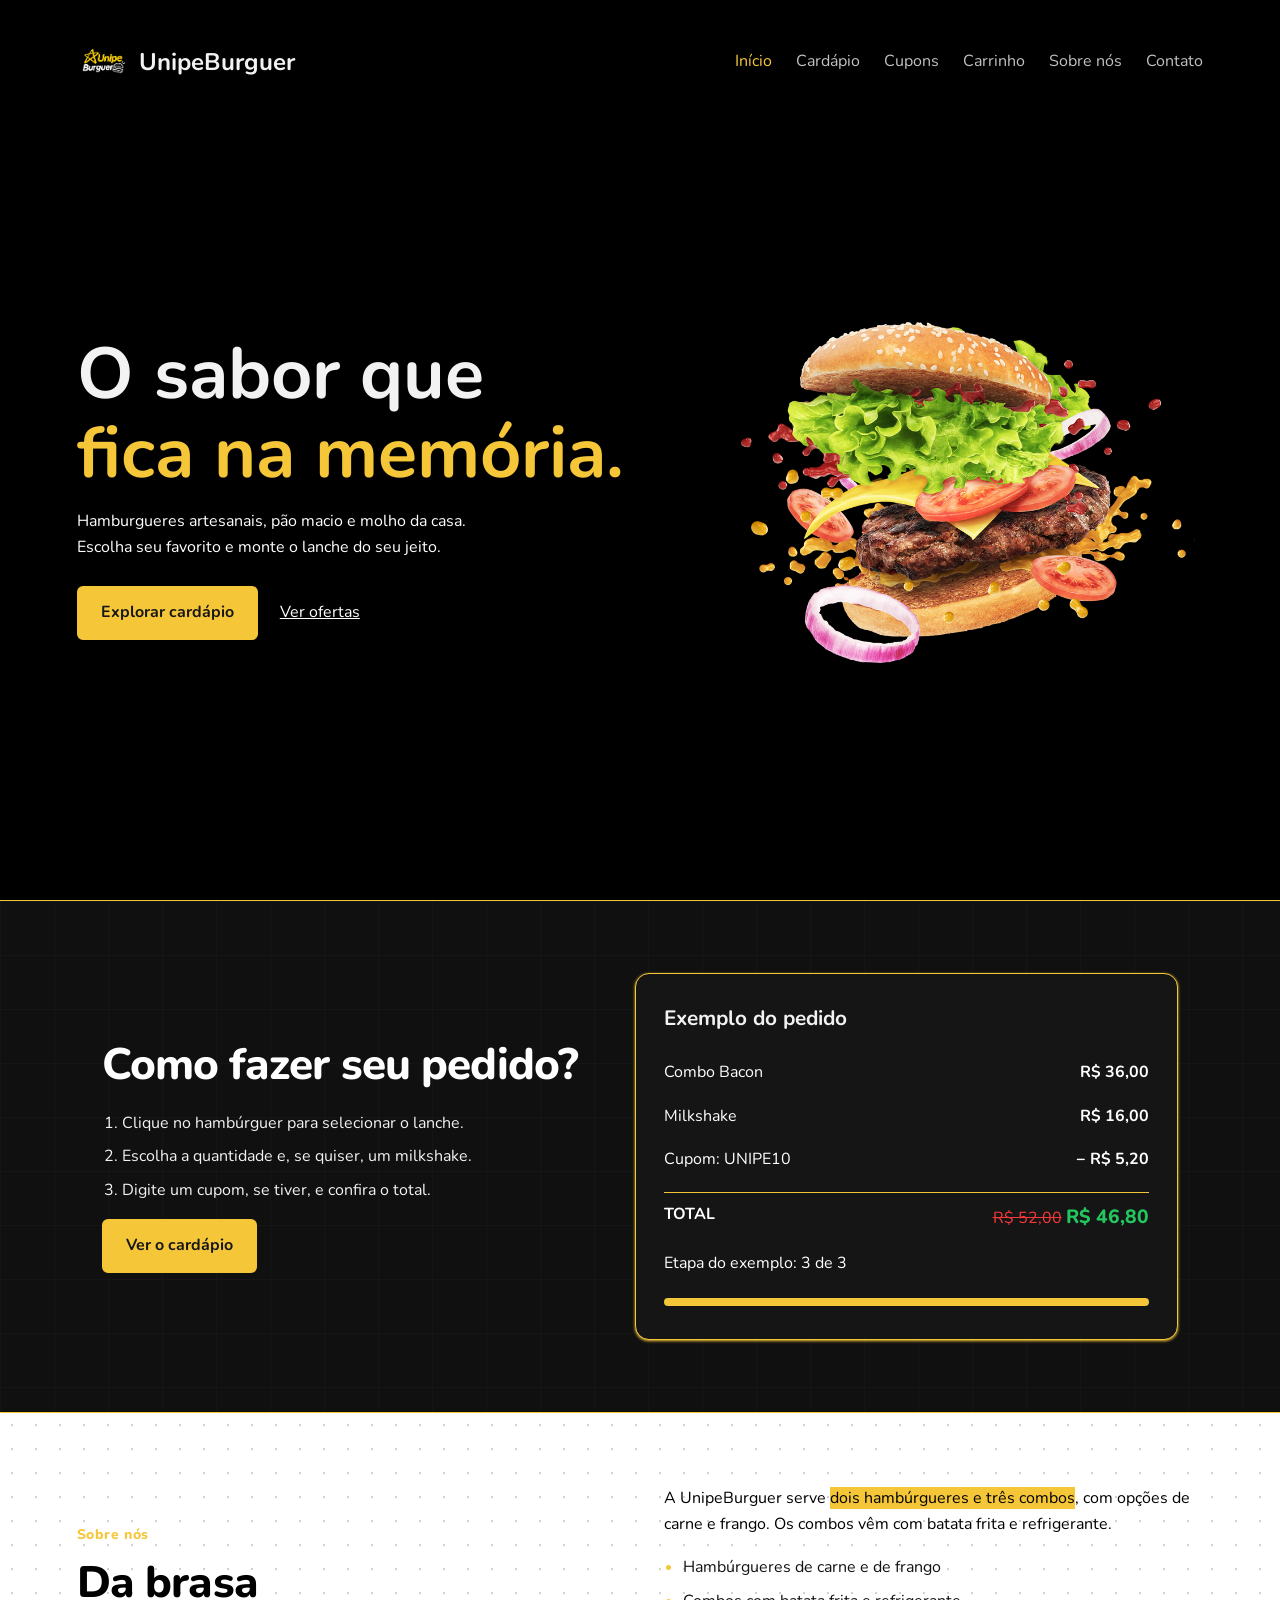
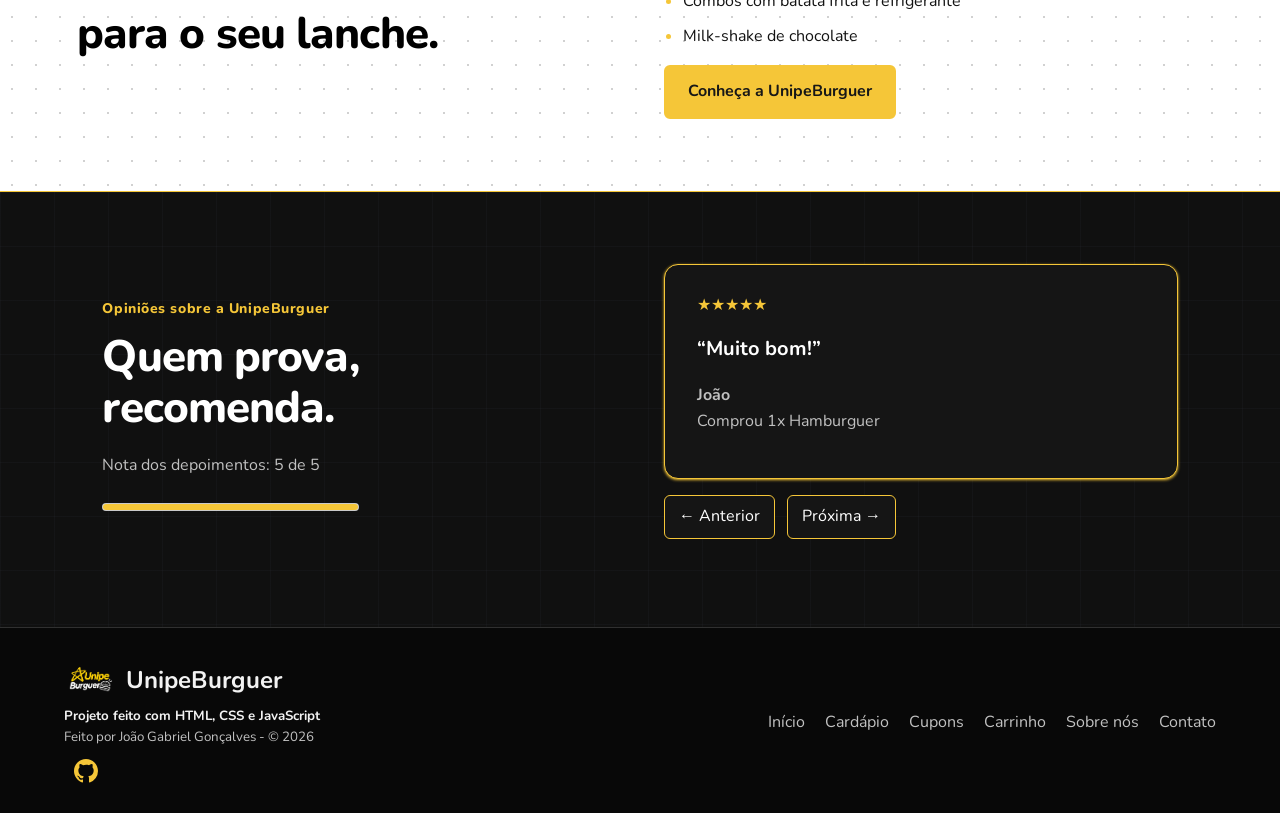
==== index.html @ f5d8e66e "Servir a página inicial em "/", adicionar ícone do GitHub no rodapé e hover amarelo em "Ver ofertas"" ====
<!DOCTYPE html>
<html lang="pt-BR">
    <head>
        <meta charset="UTF-8">
        <meta name="viewport" content="width=device-width, initial-scale=1.0">
        <meta name="author" content="João Gabriel">
        <title>Início</title>
        <link rel="stylesheet" href="css/comum.css">
        <link rel="stylesheet" href="css/inicio.css">
        <link rel="icon" type="image/x-icon" href="img/icone.png">
    </head>

    <body class="header-total">
        <header class="header">
            <a class="logo" href="/">
                <img src="img/logo.png" alt="UnipeBurguer" width="52" height="52">
                UnipeBurguer
            </a>
            <nav class="Menu">
                <a href="/" class="atual">Início</a>
                <a href="html/cardapio.html">Cardápio</a>
                <a href="html/cupons.html">Cupons</a>
                <a href="html/carrinho.html">Carrinho</a>
                <a href="html/sobrenos.html">Sobre nós</a>
                <a href="html/contato.html">Contato</a>
            </nav>
        </header>

        <main class="pagina-inicial">
            <section class="destaque">
                <video class="video-fundo" src="video/preparo.mp4" autoplay muted loop></video>

                <header class="titulo">
                    <h1>O sabor que<br><strong>fica na memória.</strong></h1>
                    <p>Hamburgueres artesanais, pão macio e molho da casa. Escolha seu favorito e monte o lanche do seu jeito.</p>
                    <a class="botao" href="html/cardapio.html">Explorar cardápio</a>
                    <a class="cupom" href="html/cupons.html">Ver ofertas</a>
                </header>

                <figure class="hamburguer-destaque">
                        <img src="img/hamburguer_inicial.png" alt="Hambúrguer-inicial">
                </figure>
            </section>

            <section class="como-pedir" id="como-pedir">
                <header>
                    <h2 class="titulo-pedido" id="titulo-pedido">Como fazer seu pedido?</h2>
                    <ol>
                        <li>Clique no hambúrguer para selecionar o lanche.</li>
                        <li>Escolha a quantidade e, se quiser, um milkshake.</li>
                        <li>Digite um cupom, se tiver, e confira o total.</li>
                    </ol>
                    <a class="botao" href="html/cardapio.html">Ver o cardápio</a>
                </header>

                <article class="previa-pedido">
                    <h3>Exemplo do pedido</h3>
                    <p>Combo Bacon <strong>R$ 36,00</strong></p>
                    <p>Milkshake <strong>R$ 16,00</strong></p>
                    <p>Cupom: UNIPE10 <strong>− R$ 5,20</strong></p>
                    <p class="valor-previa">TOTAL <strong><del>R$ 52,00</del> <ins>R$ 46,80</ins></strong></p>
                    <p>Etapa do exemplo: 3 de 3</p>
                    <progress value="3" max="3">3 de 3</progress>
                </article>

            </section>

            <section class="sobre-nos">
                <header>
                    <p class="sobre">Sobre nós</p>
                    <h2>Da brasa<br>para o seu lanche.</h2>
                </header>

                <article>
                    <p>A UnipeBurguer serve <mark>dois hambúrgueres e três combos</mark>, com opções de carne e frango. Os combos vêm com batata frita e refrigerante.</p>
                    <ul>
                        <li>Hambúrgueres de carne e de frango</li>
                        <li>Combos com batata frita e refrigerante</li>
                        <li>Milk-shake de chocolate</li>
                    </ul>
                    
                    <a class="botao" href="html/sobrenos.html">Conheça a UnipeBurguer</a>
                </article>
            </section>

            <section class="avaliacoes">
                <div class="titulo-avaliacoes">
                    <p class="opiniao">Opiniões sobre a UnipeBurguer</p>
                    <h2>Quem prova,<br><strong>recomenda.</strong></h2>
                    <p>Nota dos depoimentos: 5 de 5</p>
                    <meter min="0" max="5" value="5">5 de 5</meter>
                </div>
                <section class="depoimentos">
                    <article class="avaliacao">
                        <p class="estrelas" aria-label="5 de 5 estrelas">★★★★★</p>
                        <blockquote>“Muito bom!”</blockquote>
                        <p><strong>João</strong><br>Comprou 1x Hamburguer</p>
                    </article>
                    <article class="avaliacao">
                        <p class="estrelas" aria-label="5 de 5 estrelas">★★★★★</p>
                        <blockquote>“10000000/10”</blockquote>
                        <p><strong>Eryck</strong><br>Comprou 1x Combo</p>
                    </article>
                    <article class="avaliacao">
                        <p class="estrelas" aria-label="5 de 5 estrelas">★★★★★</p>
                        <blockquote>“O melhor que ta tendo”</blockquote>
                        <p><strong>Israel</strong><br>Comprou 1x Milkshake</p>
                    </article>
                    <p class="setas">
                        <button id="avaliacao-anterior" type="button">← Anterior</button>
                        <button id="proxima-avaliacao" type="button">Próxima →</button>
                    </p>
                </section>
            </section>
        </main>

        <footer class="rodape">
            <div class="marca-rodape">
                <a class="logo" href="/">
                    <img src="img/logo.png" alt="" width="52" height="52">
                    UnipeBurguer
                </a>
                <small>
                    <strong>Projeto feito com HTML, CSS e JavaScript</strong><br>
                    Feito por João Gabriel Gonçalves - © 2026<br>
                    <a class="link-github" href="https://github.com/Kamazn">
                        <img src="img/github.svg" alt="Perfil de Kamazn no GitHub" width="24" height="24">
                    </a>
                </small>
            </div>
            <nav class="mapa-site" aria-label="Todas as páginas">
                <a href="/">Início</a>
                <a href="html/cardapio.html">Cardápio</a>
                <a href="html/cupons.html">Cupons</a>
                <a href="html/carrinho.html">Carrinho</a>
                <a href="html/sobrenos.html">Sobre nós</a>
                <a href="html/contato.html">Contato</a>
            </nav>
        </footer>

        <script src="js/avaliacoes.js"></script>
    </body>
</html>
---- css/comum.css ----
@import url('https://fonts.googleapis.com/css2?family=Nunito:wght@400;600;700;800&display=swap');

* {
    box-sizing: border-box;
}

body {
    margin: 0;
    background-color: #101010;
    color: #f2f2f2;
    font-family: 'Nunito', Arial, sans-serif;
    font-size: 1rem;
    line-height: 1.6;
}

h1, h2, h3, p,figure {
    margin: 0 0 16px;
}

h1 {
    font-size: 3.5rem;
    line-height: 1.1;
}

h2 {
    font-size: 1.8rem;
    line-height: 1.2;
}

h3 {
    font-size: 1.3rem;
}

p {
    color: #c1c1c1;
}

a {
    color: #f5c638;
}

img,
video {
    display: block;
    max-width: 100%;
    height: auto;
}

button,
input,
select,
textarea {
    font: inherit;
}

button,
summary {
    cursor: pointer;
}

.header,
main {
    width: 90%;
    max-width: 1180px;
    margin: 0 auto;
}

.header {
    display: flex;
    align-items: center;
    justify-content: space-between;
    gap: 24px;
    padding: 16px 24px;
    border-bottom: 1px solid #303030;
}

.header nav {
    justify-content: center;
}

body:not(.header-total) .header nav .atual {
    font-weight: 800;
}

.header nav a:focus-visible {
    color: #f5c638;
}

.logo {
    display: flex;
    align-items: center;
    gap: 10px;
    color: #f2f2f2;
    text-decoration: none;
    font-size: 1.5rem;
    font-weight: bold;
}

.logo img {
    width: 52px;
}

nav {
    display: flex;
    flex-wrap: wrap;
    gap: 24px;
}

nav a {
    color: #c1c1c1;
    text-decoration: none;
    padding: 8px 0;
}

nav a:hover,
nav .atual {
    color: #f5c638;
}

.botao {
    display: inline-block;
    background-color: #f5c638;
    color: #171717;
    border: 2px solid #f5c638;
    border-radius: 6px;
    padding: 12px 22px;
    font-weight: bold;
    text-decoration: none;
    text-align: center;
    transition: transform 0.2s ease, background-color 0.2s ease-in-out;
}

.botao:hover {
    background-color: transparent;
    color: #f5c638;
    border-color: #f5c638;
    transform: scale(1.05);
}

.link-claro {
    color: #f5c638;
}

body:not(.header-total):not(.pagina-contato) {
    background-image:
        linear-gradient(#10101040, #10101040),
        url("../img/fundo-hamburgueres.png");
    background-size: auto, 1920px 1080px;
    background-repeat: repeat;
}

.pagina-contato {
    background-image:
        linear-gradient(#ffffff06 1px, transparent 1px),
        linear-gradient(90deg, #ffffff06 1px, transparent 1px);
    background-size: 54px 54px;
}

.titulo-pagina {
    padding: 55px 0 30px;
}

.titulo-pagina h1, .historia h1 {
    color: #ffffff;
    font-size: clamp(2.25rem, 5vw, 3.5rem);
    font-weight: 800;
    letter-spacing: -0.02em;
    margin-bottom: 12px;
}

.titulo-pagina p {
    font-size: 1.15rem;
}

.oculto {
    display: none;
}

details {
    padding: 18px 0;
    border-bottom: 1px solid #303030;
}

details p {
    margin: 16px 0 0;
}

.rodape {
    display: flex;
    flex-wrap: wrap;
    align-items: center;
    justify-content: space-between;
    gap: 18px 28px;
    margin-top: 48px;
    padding: 26px max(5%, calc((100% - 1180px) / 2)) 20px;
    background-color: #080808;
    border-top: 1px solid #303030;
}

.marca-rodape small {
    display: block;
    color: #c1c1c1;
}

.marca-rodape small strong {
    color: #f2f2f2;
}

.link-github {
    display: inline-flex;
    align-items: center;
    justify-content: center;
    width: 44px;
    height: 44px;
    vertical-align: middle;
}

.mapa-site {
    justify-content: flex-end;
    gap: 4px 20px;
}

@media (max-width: 768px) {
    .header,
    .rodape {
        flex-direction: column;
        align-items: center;
        gap: 12px;
    }

    nav {
        gap: 18px;
    }

    .marca-rodape {
        text-align: center;
    }

    .marca-rodape .logo {
        justify-content: center;
    }

    .mapa-site {
        justify-content: center;
        gap: 4px 16px;
    }

    h1 {
        font-size: 2.5rem;
    }

    .titulo-pagina {
        padding-top: 36px;
    }
}
---- css/inicio.css ----
.header-total {
    position: relative;
}

.header-total .header {
    position: absolute;
    top: 24px;
    left: 0;
    right: 0;
    width: 88%;
    max-width: none;
    padding: 12px 0;
    z-index: 2;
    border-bottom: 0;

}

.pagina-inicial {
    width: 100%;
    max-width: none;
}

.destaque {
    position: relative;
    display: flex;
    align-items: center;
    gap: 48px;
    min-height: 100vh;
    padding: 140px 6% 55px;
    overflow: hidden;
    background-color: #000000;
}

.video-fundo {
    position: absolute;
    top: 0;
    left: 0;
    width: 100%;
    height: 100%;
    object-fit: cover;
    opacity: 0.38;
    pointer-events: none;
}

.titulo, .hamburguer-destaque {
    position: relative;
    flex: 1;
    min-width: 0;
}

.titulo h1 {
    font-size: 4.5rem;
    line-height: 1.1;
}

.sobre, .opiniao, .titulo strong, .estrelas {
    color: #f5c638;
}

.titulo p {
    max-width: 440px;
}

.titulo .botao {
    margin: 10px 18px 10px 0;
}

.titulo p, .titulo .cupom {
    color: #ffffff;
}

.titulo .cupom:hover, .titulo .cupom:focus-visible {
    color: #f5c638;
}

.hamburguer-destaque {
    max-width: 470px;
    margin: 0 auto;
}

.hamburguer-destaque img {
    width: 100%;
}

.como-pedir {
    background-image: 
    linear-gradient(#818bb70b 1px, transparent 1px),
    linear-gradient(90deg, #818bb70b 1px, transparent 1px);
    background-size: 54px 54px;
}

.titulo-pedido, .sobre-nos h2, .titulo-avaliacoes h2 {
    font-size: clamp(2rem, 3.5vw, 2.75rem);
    font-weight: 800;
    color: #ffffff;
    line-height: 1.15;
    letter-spacing: -0.02em;
    margin: 0 0 1.25rem;
}

ol {
  padding-left: 1.2rem;
  margin-left: 0;
}

.como-pedir, .sobre-nos, .avaliacoes {
    display: flex;
    align-items: center;
    background-color: #101010;
    justify-content: center;
    gap: 48px;
    padding: 72px 6%;
    border-top: 1px solid #f5c638;
}

.como-pedir > *, .sobre-nos > *, .avaliacoes > * {
    flex: 1;
    min-width: 0;
    max-width: 566px;
}

.como-pedir li, .sobre-nos li {
    margin-bottom: 8px;
}

.previa-pedido, .avaliacao {
    padding: 28px;
    border: 1px solid #f5c638;
    border-radius: 14px;
    background-color: #151515;
    border: 1px solid #f5c638;
    box-shadow: 0 1px 3px #f5c638;
}

.previa-pedido p {
    color:white;
    display: flex;
    justify-content: space-between;
    gap: 12px;
    padding: 9px 0;
    margin-bottom: 0;
}

.previa-pedido progress {
    width: 100%;
    height: 8px;
    border: 1px;
    border-radius: 999px;
    overflow: hidden;
}

.valor-previa {
    border-top: 1px solid #f5c638;
    font-weight: bold;
    margin: 10px 0px
}

.valor-previa del {
    color: #F53838;
    font-weight: normal;
}

.valor-previa ins {
  color: #22c55e;
  text-decoration: none;
  font-weight: 800;
  font-size: 1.20rem;
}

.sobre-nos {
    color: #121212;
    background-color: #ffffff;
    background-image: radial-gradient(#0000002e 1px, transparent 1px);
    background-size: 24px 24px;
}

.avaliacoes {
    background-image: 
    linear-gradient(#818bb70b 1px, transparent 1px),
    linear-gradient(90deg, #818bb70b 1px, transparent 1px);
    background-size: 54px 54px;
}

.sobre-nos p {
    color: #000000;
}

.sobre-nos h2 {
    color: #000000;
}

mark {
    background-color: #f5c638;
    color: #000000;
}

.sobre-nos .sobre, .titulo-avaliacoes .opiniao {
    margin-bottom: 12px;
    font-size: 0.875rem;
    font-weight: 800;
    letter-spacing: 0.04em;
}

.sobre-nos .sobre {
    color: #f5c638;
}

.sobre-nos article p, .sobre-nos li {
    line-height: 1.65;
}

.sobre-nos ul {
    padding-left: 1.2rem;
}

.sobre-nos li::marker {
    color: #f5c638;
}

.titulo-avaliacoes h2 strong {
    font-weight: inherit;
}

.avaliacao {
    position: relative;
    margin-bottom: 16px;
    padding: 28px 32px;
    min-height: auto;
}

.avaliacao blockquote {
    margin: 14px 0 20px;
    color: #ffffff;
    font-size: 1.25rem;
    font-weight: 700;
    line-height: 1.45;
}

.setas {
    display: flex;
    gap: 12px;
}

.setas button {
    padding: 8px 14px;
    border: 1px solid #f5c638;
    border-radius: 6px;
    background-color: #151515;
    color: #ffffff;
}

.setas button:hover {
    background-color: transparent;
    color: #f5c638;
    border-color: #f5c638;
}

.header-total .rodape {
    margin-top: 0;
}

@media (prefers-reduced-motion: no-preference) {
    .hamburguer-destaque img {
        transition: transform 0.25s ease;
    }

    .hamburguer-destaque:hover img {
        transform: translateY(-8px) rotate(-3deg);
    }
}

@media (max-width: 768px) {
    .destaque, .como-pedir, .sobre-nos, .avaliacoes {
        flex-direction: column;
        align-items: stretch;
        gap: 28px;
    }

    .destaque {
        padding-top: 190px;
    }

    .titulo h1 {
        font-size: 3rem;
    }

    .hamburguer-destaque {
        max-width: 320px;
    }
}

progress, meter {
    width: 50%;
    max-width: 100%;
    accent-color: #f5c638;
}

progress::-webkit-progress-value {
    background-color: #f5c638;
}

meter::-webkit-meter-optimum-value {
    background: #f5c638;
}

@media (min-width: 1050px) {
    .como-pedir, .avaliacoes {
        position: relative;
        padding-left: 8%;
        padding-right: 8%;
    }

    }
    .avaliacoes::after {
        right: 2%;
        border-right-color: #f5c638;
    }
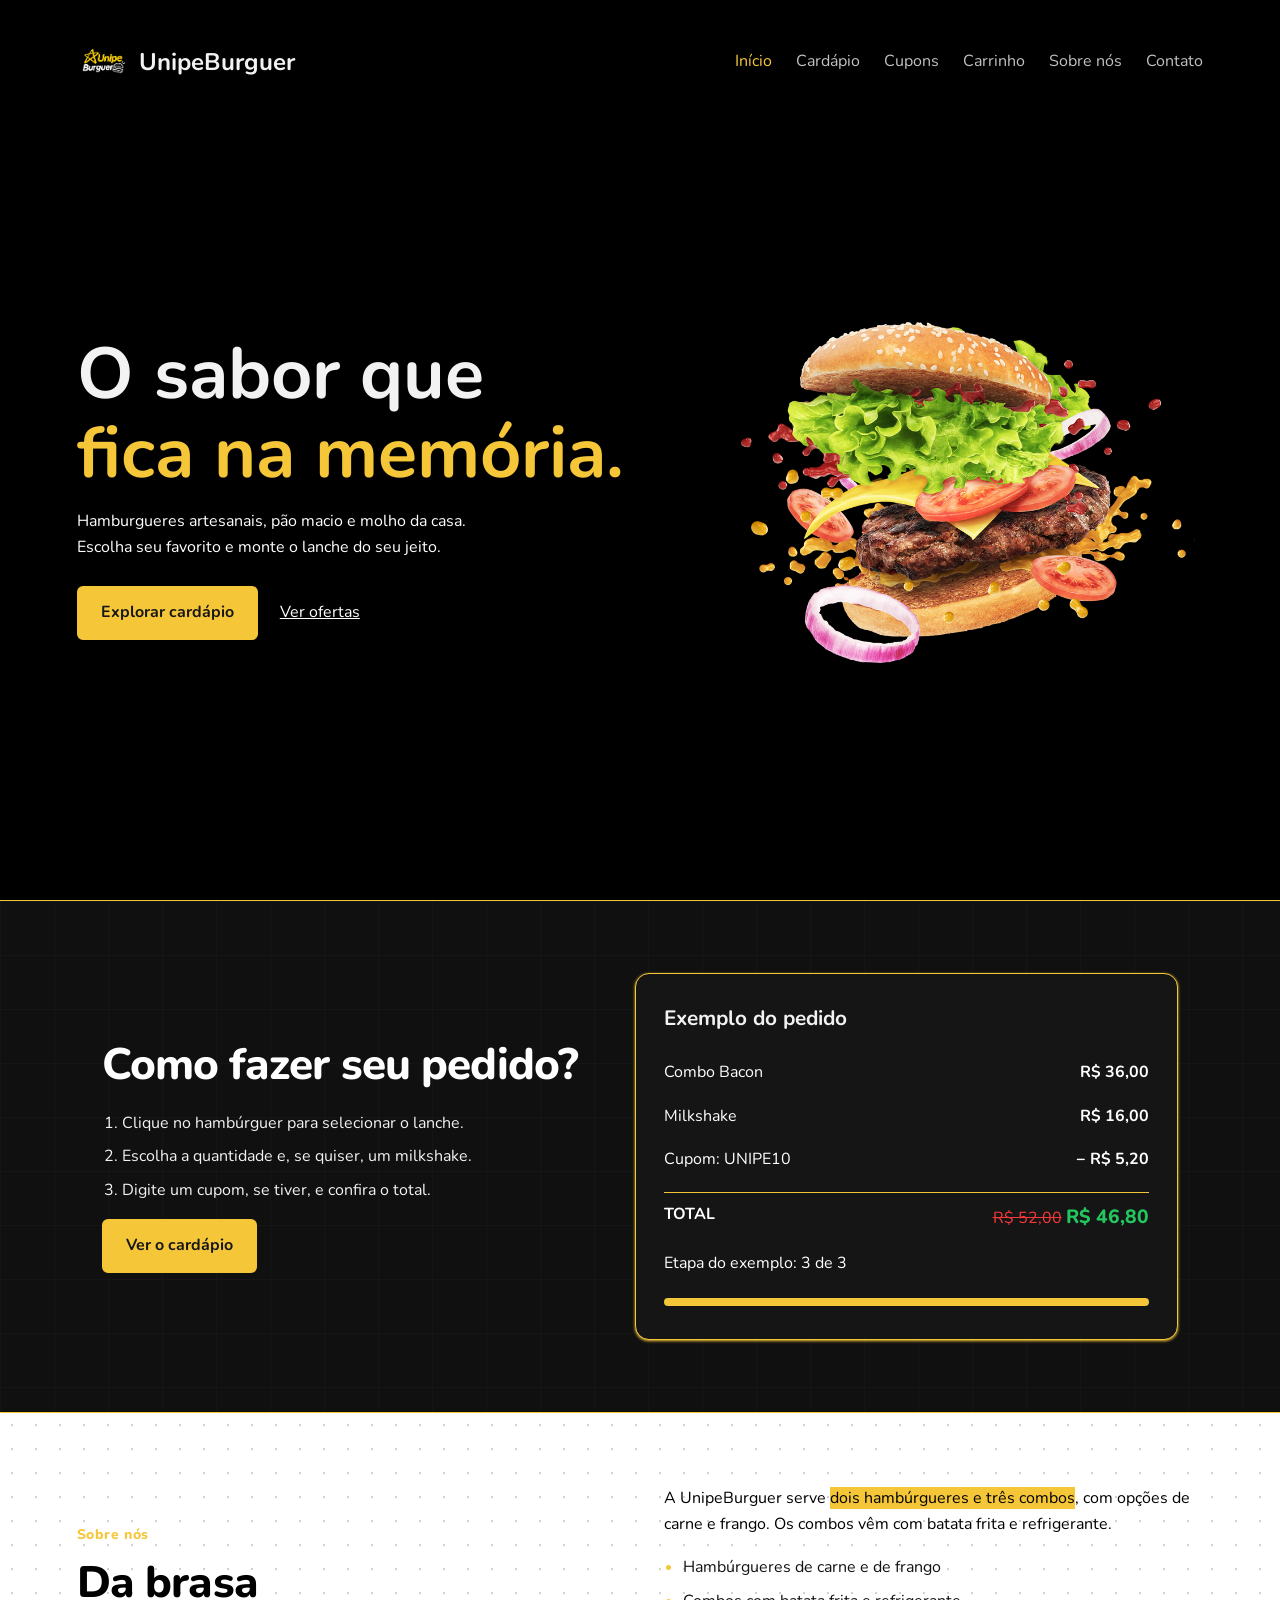
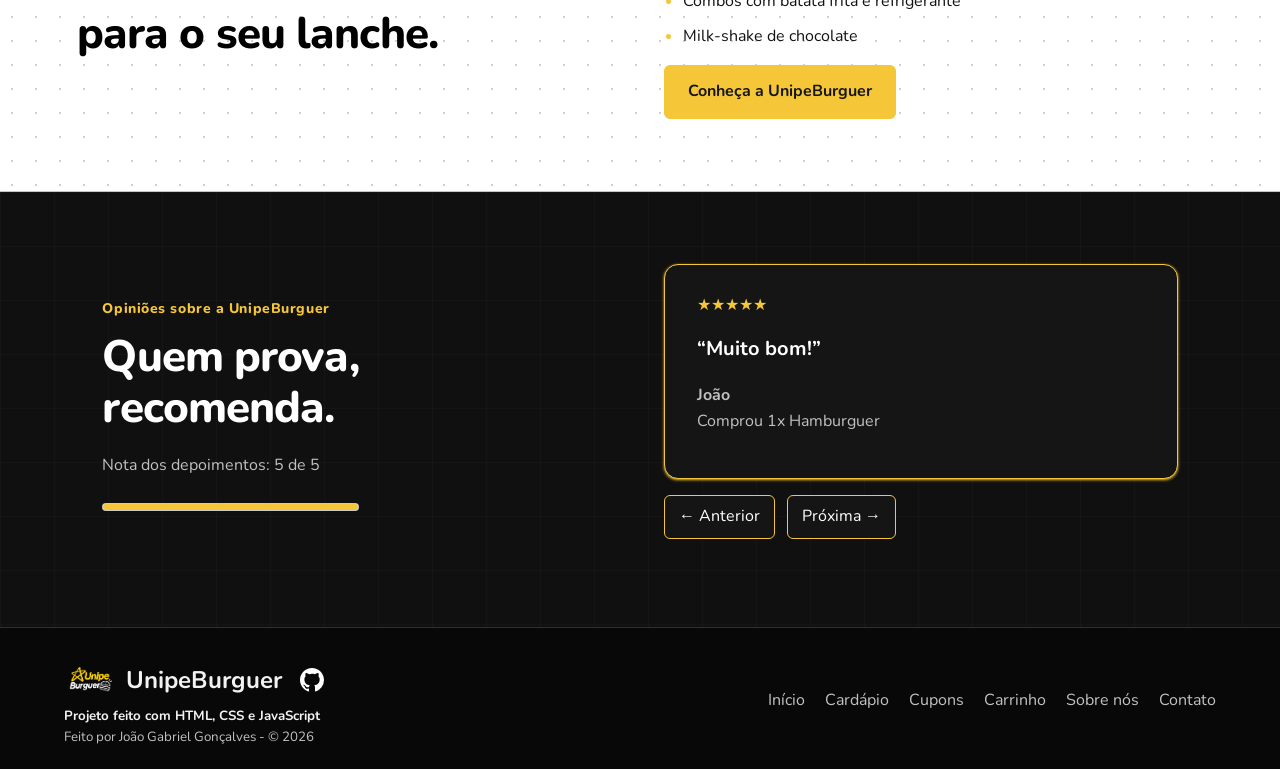
==== commit a862f106: "Não consegue definir apenas '/' como página inicial sem HTML - Session 1 (6b05362e325bb0a79c8b2b0c)" ====
--- a/index.html
+++ b/index.html
@@ -116,16 +116,18 @@
 
         <footer class="rodape">
             <div class="marca-rodape">
-                <a class="logo" href="/">
-                    <img src="img/logo.png" alt="" width="52" height="52">
-                    UnipeBurguer
-                </a>
-                <small>
-                    <strong>Projeto feito com HTML, CSS e JavaScript</strong><br>
-                    Feito por João Gabriel Gonçalves - © 2026<br>
+                <div class="marca-rodape-topo">
+                    <a class="logo" href="/">
+                        <img src="img/logo.png" alt="" width="52" height="52">
+                        UnipeBurguer
+                    </a>
                     <a class="link-github" href="https://github.com/Kamazn">
                         <img src="img/github.svg" alt="Perfil de Kamazn no GitHub" width="24" height="24">
                     </a>
+                </div>
+                <small>
+                    <strong>Projeto feito com HTML, CSS e JavaScript</strong><br>
+                    Feito por João Gabriel Gonçalves - © 2026
                 </small>
             </div>
             <nav class="mapa-site" aria-label="Todas as páginas">
--- a/css/comum.css
+++ b/css/comum.css
@@ -197,6 +197,12 @@
     border-top: 1px solid #303030;
 }
 
+.marca-rodape-topo {
+    display: flex;
+    align-items: center;
+    gap: 8px;
+}
+
 .marca-rodape small {
     display: block;
     color: #c1c1c1;
@@ -207,12 +213,11 @@
 }
 
 .link-github {
-    display: inline-flex;
+    display: flex;
     align-items: center;
     justify-content: center;
     width: 44px;
     height: 44px;
-    vertical-align: middle;
 }
 
 .mapa-site {
@@ -236,7 +241,7 @@
         text-align: center;
     }
 
-    .marca-rodape .logo {
+    .marca-rodape-topo {
         justify-content: center;
     }
 
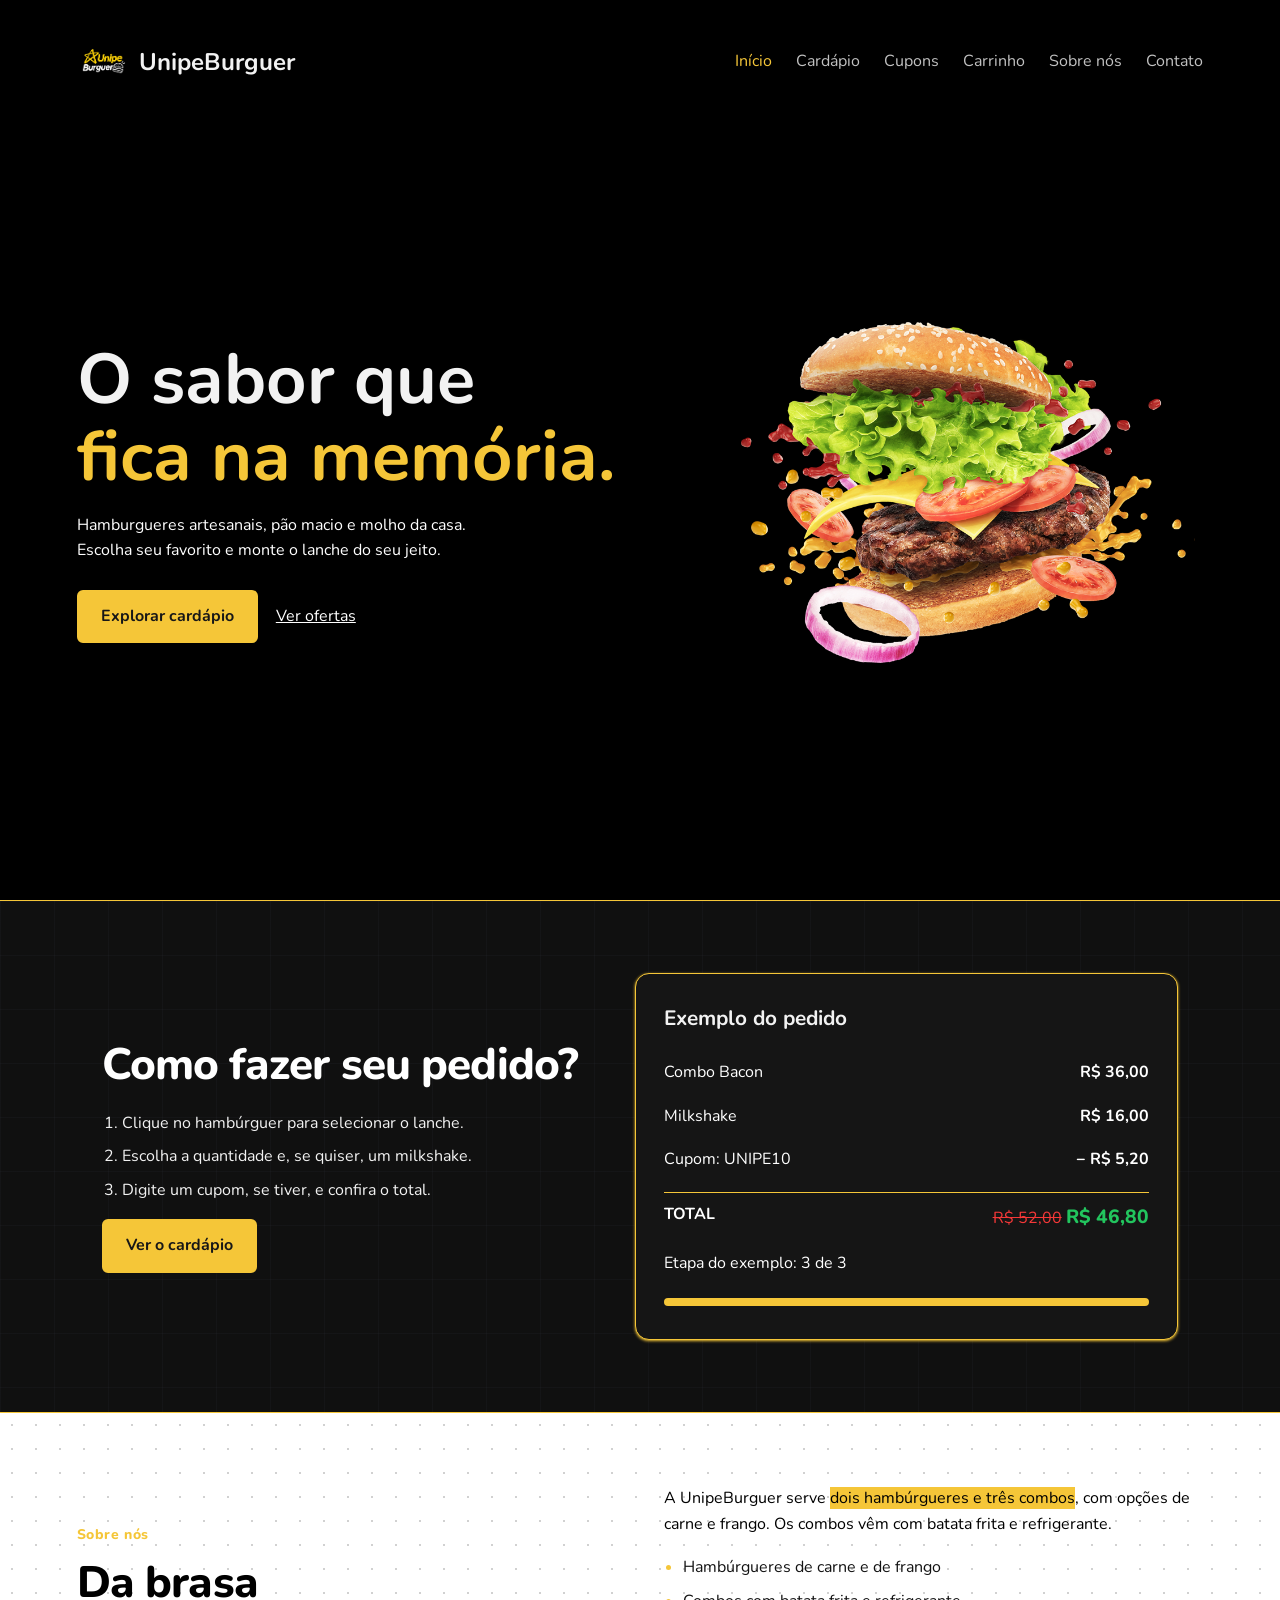
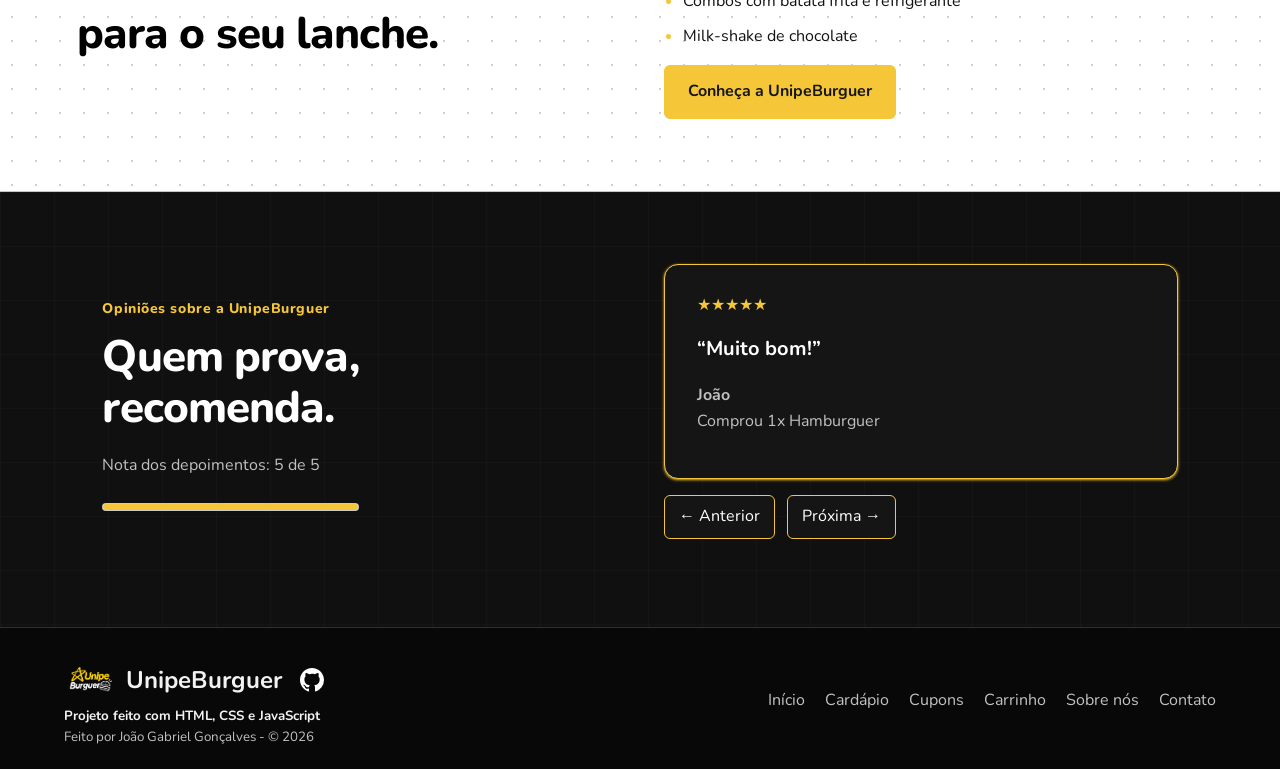
==== commit 8c728886: "Não consegue definir apenas '/' como página inicial sem HTML - Session 2 (6b05362e325bb0a79c8b2b0c)" ====
--- a/index.html
+++ b/index.html
@@ -28,13 +28,15 @@
 
         <main class="pagina-inicial">
             <section class="destaque">
-                <video class="video-fundo" src="video/preparo.mp4" autoplay muted loop></video>
+                <video class="video-fundo" src="video/preparo.mp4" autoplay muted loop playsinline></video>
 
                 <header class="titulo">
                     <h1>O sabor que<br><strong>fica na memória.</strong></h1>
                     <p>Hamburgueres artesanais, pão macio e molho da casa. Escolha seu favorito e monte o lanche do seu jeito.</p>
-                    <a class="botao" href="html/cardapio.html">Explorar cardápio</a>
-                    <a class="cupom" href="html/cupons.html">Ver ofertas</a>
+                    <div class="acoes-destaque">
+                        <a class="botao" href="html/cardapio.html">Explorar cardápio</a>
+                        <a class="cupom" href="html/cupons.html">Ver ofertas</a>
+                    </div>
                 </header>
 
                 <figure class="hamburguer-destaque">
--- a/css/comum.css
+++ b/css/comum.css
@@ -233,8 +233,22 @@
         gap: 12px;
     }
 
-    nav {
-        gap: 18px;
+    .header {
+        padding-inline: 0;
+    }
+
+    .header nav {
+        width: 100%;
+        gap: 0 16px;
+    }
+
+    .header nav a,
+    .mapa-site a {
+        display: grid;
+        place-items: center;
+        min-height: 44px;
+        padding: 4px 0;
+        text-align: center;
     }
 
     .marca-rodape {
@@ -258,3 +272,11 @@
         padding-top: 36px;
     }
 }
+
+@media (max-width: 600px) {
+    .header nav {
+        display: grid;
+        grid-template-columns: repeat(3, minmax(0, 1fr));
+        gap: 0 8px;
+    }
+}
--- a/css/inicio.css
+++ b/css/inicio.css
@@ -49,7 +49,7 @@
 }
 
 .titulo h1 {
-    font-size: 4.5rem;
+    font-size: clamp(2.75rem, 5.5vw, 4.5rem);
     line-height: 1.1;
 }
 
@@ -61,8 +61,18 @@
     max-width: 440px;
 }
 
-.titulo .botao {
-    margin: 10px 18px 10px 0;
+.acoes-destaque {
+    display: flex;
+    flex-wrap: wrap;
+    align-items: center;
+    gap: 8px 18px;
+    margin-top: 26px;
+}
+
+.titulo .cupom {
+    display: inline-flex;
+    align-items: center;
+    min-height: 44px;
 }
 
 .titulo p, .titulo .cupom {
@@ -270,22 +280,42 @@
 }
 
 @media (max-width: 768px) {
+    .header-total .header {
+        position: static;
+        width: 90%;
+    }
+
     .destaque, .como-pedir, .sobre-nos, .avaliacoes {
         flex-direction: column;
         align-items: stretch;
         gap: 28px;
+        padding-block: 40px;
     }
 
     .destaque {
-        padding-top: 190px;
+        min-height: 0;
     }
 
     .titulo h1 {
-        font-size: 3rem;
+        font-size: clamp(2.25rem, 9vw, 3.25rem);
     }
 
     .hamburguer-destaque {
-        max-width: 320px;
+        width: min(100%, 320px);
+    }
+
+    .previa-pedido, .avaliacao {
+        padding: 20px;
+    }
+
+    .previa-pedido p {
+        flex-wrap: wrap;
+        gap: 4px 12px;
+    }
+
+    .setas button {
+        min-width: 44px;
+        min-height: 44px;
     }
 }
 
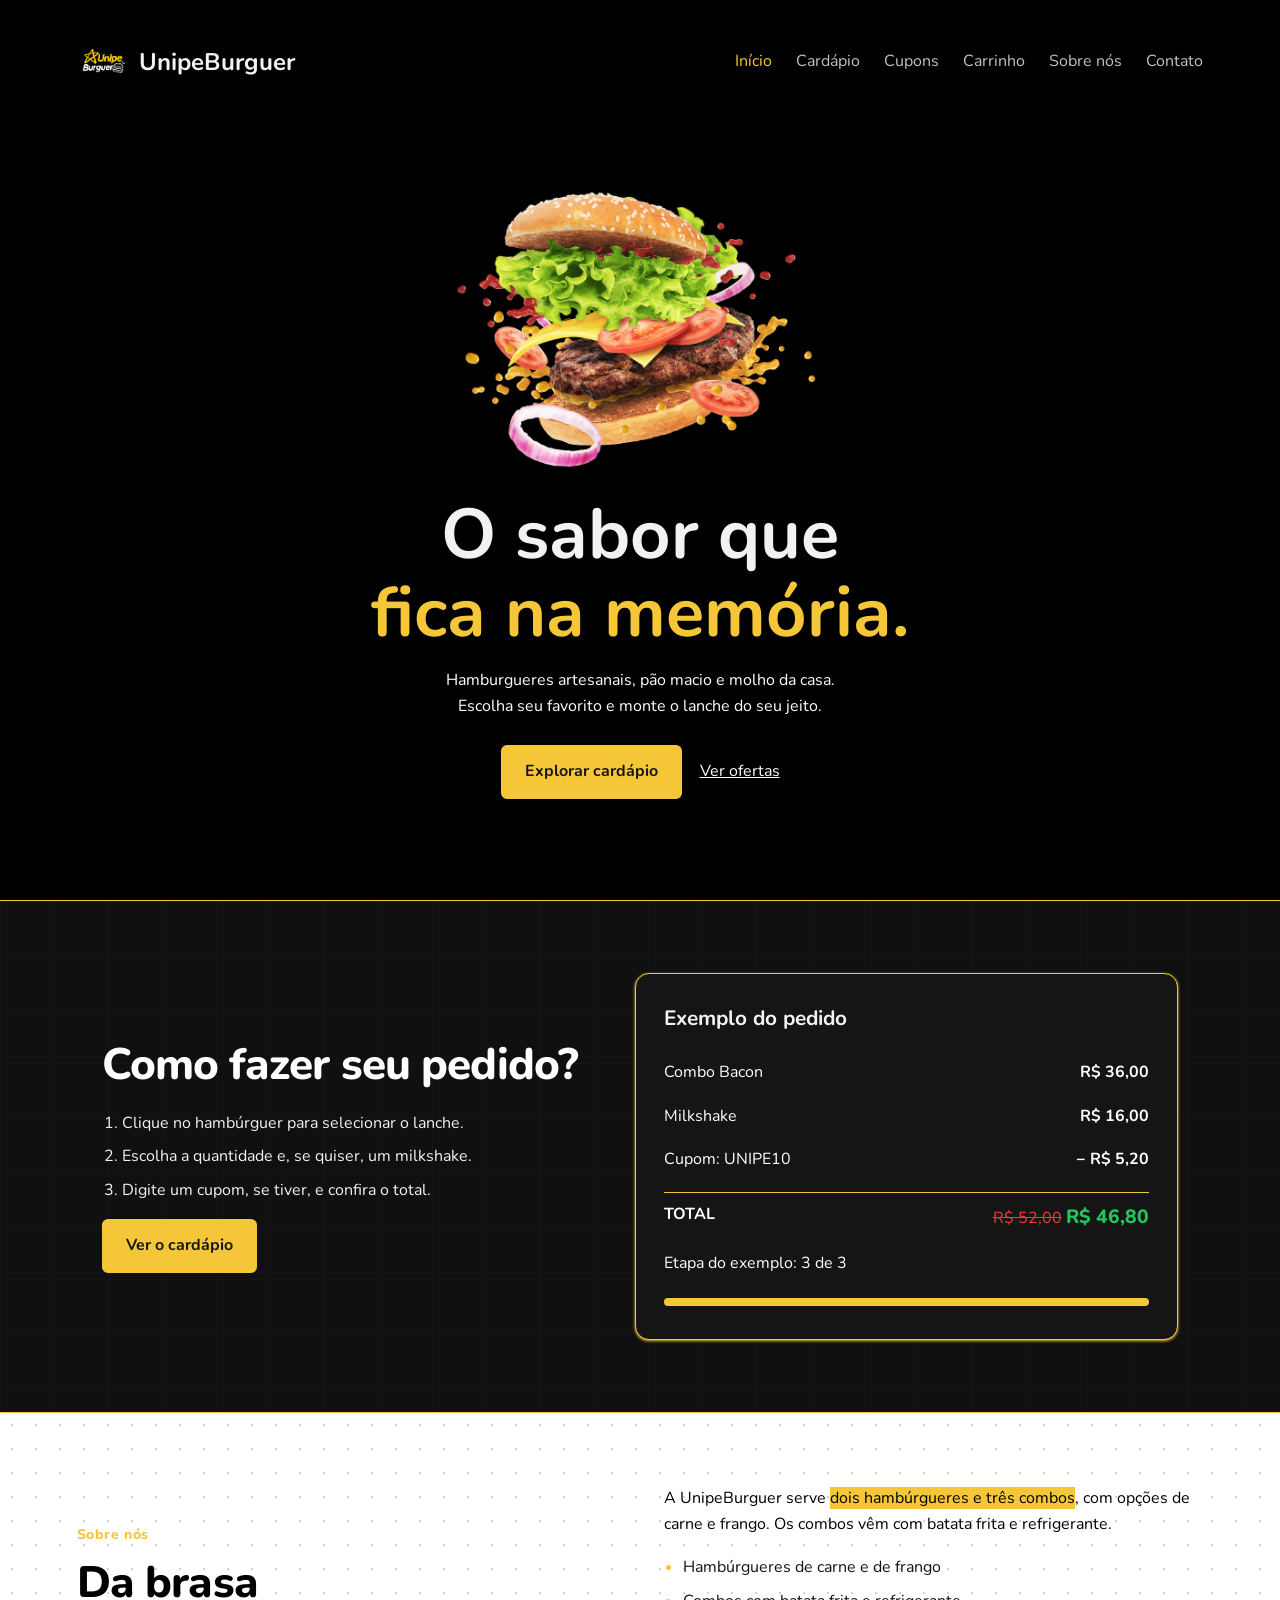
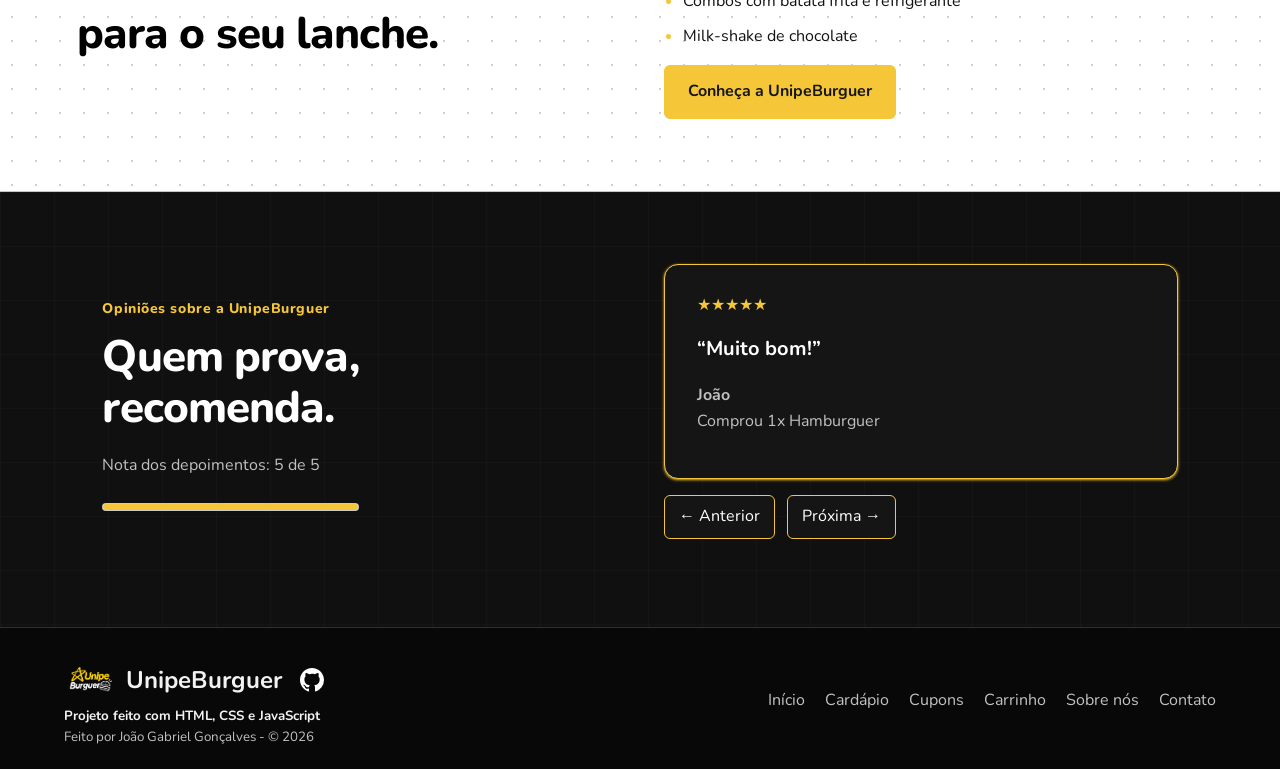
==== commit 446c6b0c: "Não consegue definir apenas '/' como página inicial sem HTML - Session 4 (6b05362e325bb0a79c8b2b0c)" ====
--- a/index.html
+++ b/index.html
@@ -11,6 +11,8 @@
     </head>
 
     <body class="header-total">
+        <video class="video-fundo" src="video/preparo.mp4" autoplay muted loop playsinline aria-hidden="true"></video>
+
         <header class="header">
             <a class="logo" href="/">
                 <img src="img/logo.png" alt="UnipeBurguer" width="52" height="52">
@@ -28,7 +30,9 @@
 
         <main class="pagina-inicial">
             <section class="destaque">
-                <video class="video-fundo" src="video/preparo.mp4" autoplay muted loop playsinline></video>
+                <figure class="hamburguer-destaque">
+                    <img src="img/hamburguer_inicial.png" alt="Hambúrguer da UnipeBurguer" width="830" height="630">
+                </figure>
 
                 <header class="titulo">
                     <h1>O sabor que<br><strong>fica na memória.</strong></h1>
@@ -38,10 +42,6 @@
                         <a class="cupom" href="html/cupons.html">Ver ofertas</a>
                     </div>
                 </header>
-
-                <figure class="hamburguer-destaque">
-                        <img src="img/hamburguer_inicial.png" alt="Hambúrguer-inicial">
-                </figure>
             </section>
 
             <section class="como-pedir" id="como-pedir">
--- a/css/inicio.css
+++ b/css/inicio.css
@@ -1,5 +1,9 @@
 .header-total {
     position: relative;
+    display: grid;
+    grid-template-columns: minmax(0, 1fr);
+    grid-template-rows: [menu] auto [destaque] auto [secoes] repeat(3, auto) [rodape] auto;
+    background-color: #000000;
 }
 
 .header-total .header {
@@ -16,6 +20,9 @@
 }
 
 .pagina-inicial {
+    display: grid;
+    grid-template-rows: subgrid;
+    grid-row: destaque / rodape;
     width: 100%;
     max-width: none;
 }
@@ -23,18 +30,19 @@
 .destaque {
     position: relative;
     display: flex;
+    flex-direction: column;
     align-items: center;
-    gap: 48px;
+    justify-content: center;
+    gap: 24px;
     min-height: 100vh;
     padding: 140px 6% 55px;
     overflow: hidden;
-    background-color: #000000;
 }
 
 .video-fundo {
     position: absolute;
-    top: 0;
-    left: 0;
+    grid-area: menu / 1 / secoes / 2;
+    inset: 0;
     width: 100%;
     height: 100%;
     object-fit: cover;
@@ -42,10 +50,9 @@
     pointer-events: none;
 }
 
-.titulo, .hamburguer-destaque {
-    position: relative;
-    flex: 1;
-    min-width: 0;
+.titulo {
+    max-width: 100%;
+    text-align: center;
 }
 
 .titulo h1 {
@@ -59,12 +66,14 @@
 
 .titulo p {
     max-width: 440px;
+    margin-inline: auto;
 }
 
 .acoes-destaque {
     display: flex;
     flex-wrap: wrap;
     align-items: center;
+    justify-content: center;
     gap: 8px 18px;
     margin-top: 26px;
 }
@@ -84,8 +93,8 @@
 }
 
 .hamburguer-destaque {
-    max-width: 470px;
-    margin: 0 auto;
+    width: min(100%, clamp(240px, 42vh, 400px));
+    margin: 0;
 }
 
 .hamburguer-destaque img {
@@ -266,6 +275,7 @@
 }
 
 .header-total .rodape {
+    grid-row: rodape;
     margin-top: 0;
 }
 
@@ -279,13 +289,25 @@
     }
 }
 
+@media (max-width: 900px) {
+    .header-total .header {
+        position: relative;
+        top: auto;
+        grid-row: menu;
+    }
+
+    .destaque {
+        min-height: 0;
+        padding-top: 40px;
+    }
+}
+
 @media (max-width: 768px) {
     .header-total .header {
-        position: static;
         width: 90%;
     }
 
-    .destaque, .como-pedir, .sobre-nos, .avaliacoes {
+    .como-pedir, .sobre-nos, .avaliacoes {
         flex-direction: column;
         align-items: stretch;
         gap: 28px;
@@ -293,7 +315,8 @@
     }
 
     .destaque {
-        min-height: 0;
+        gap: 18px;
+        padding-block: 40px;
     }
 
     .titulo h1 {
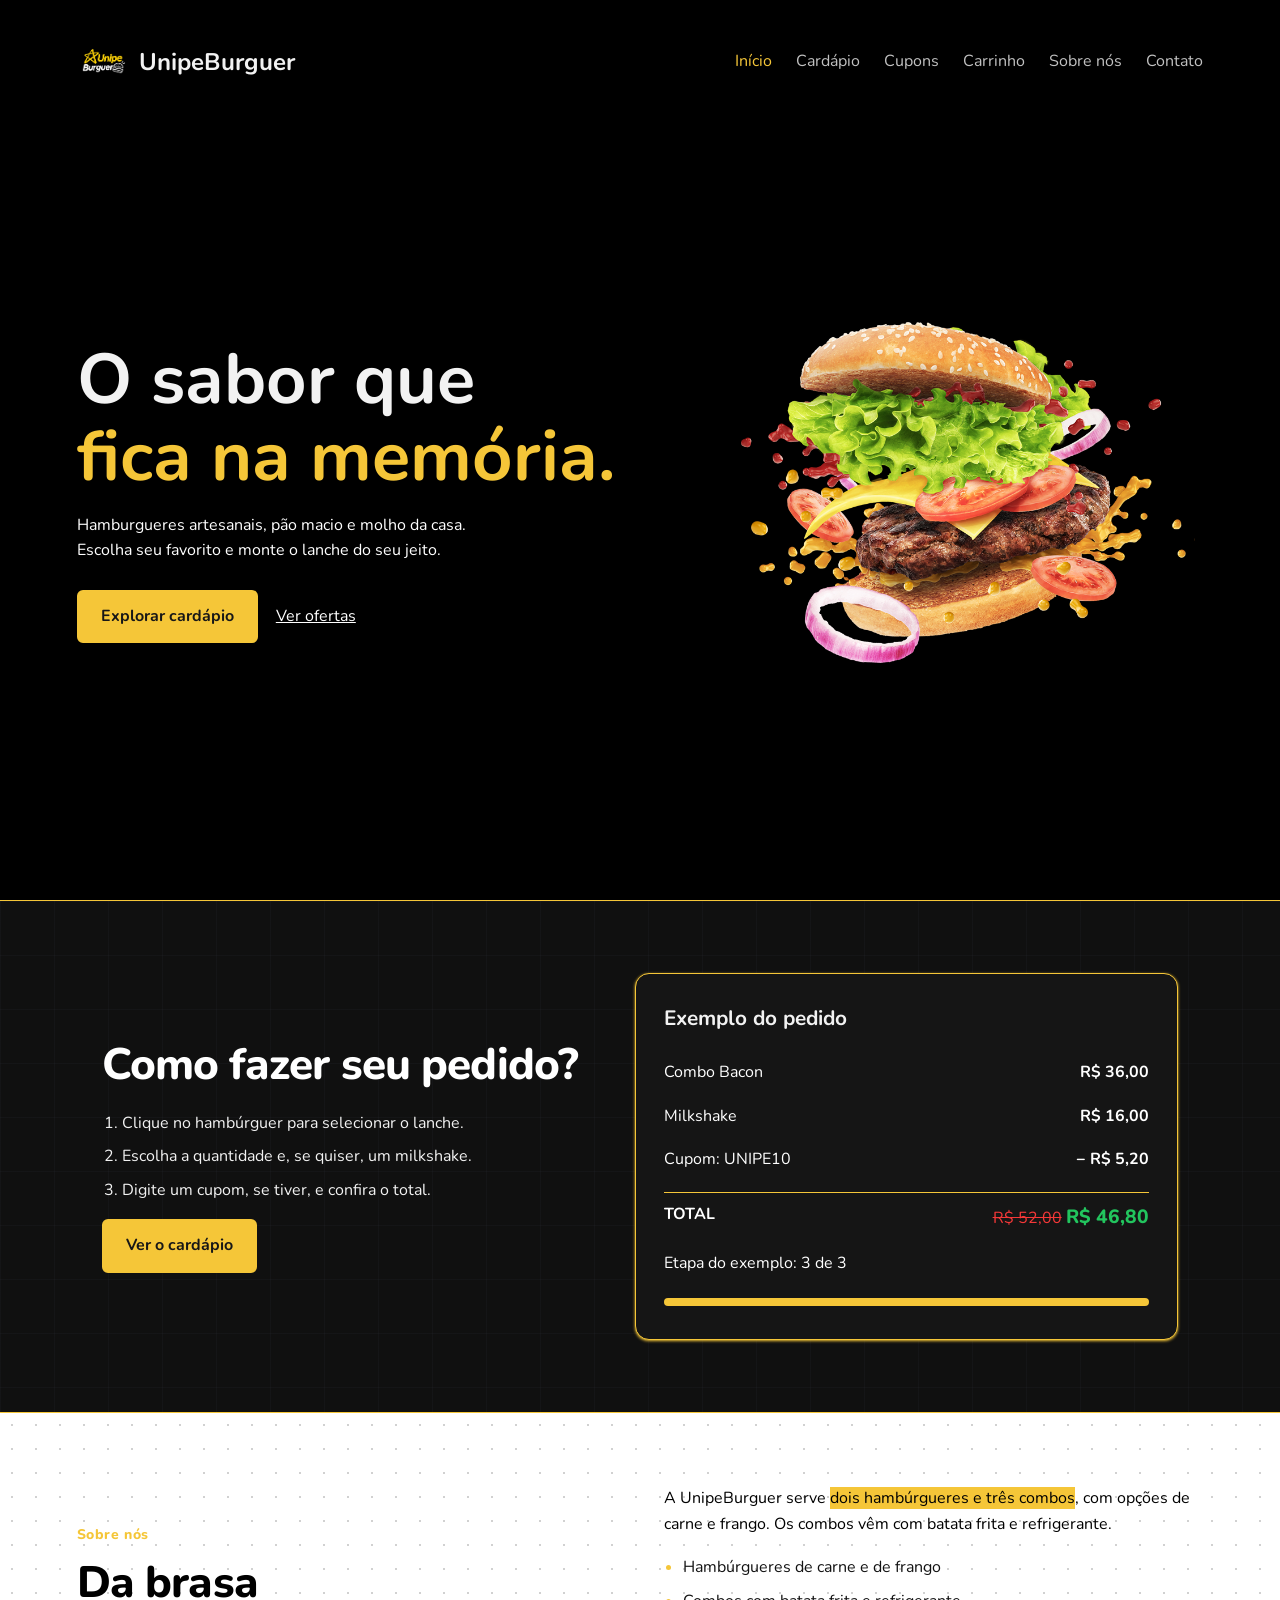
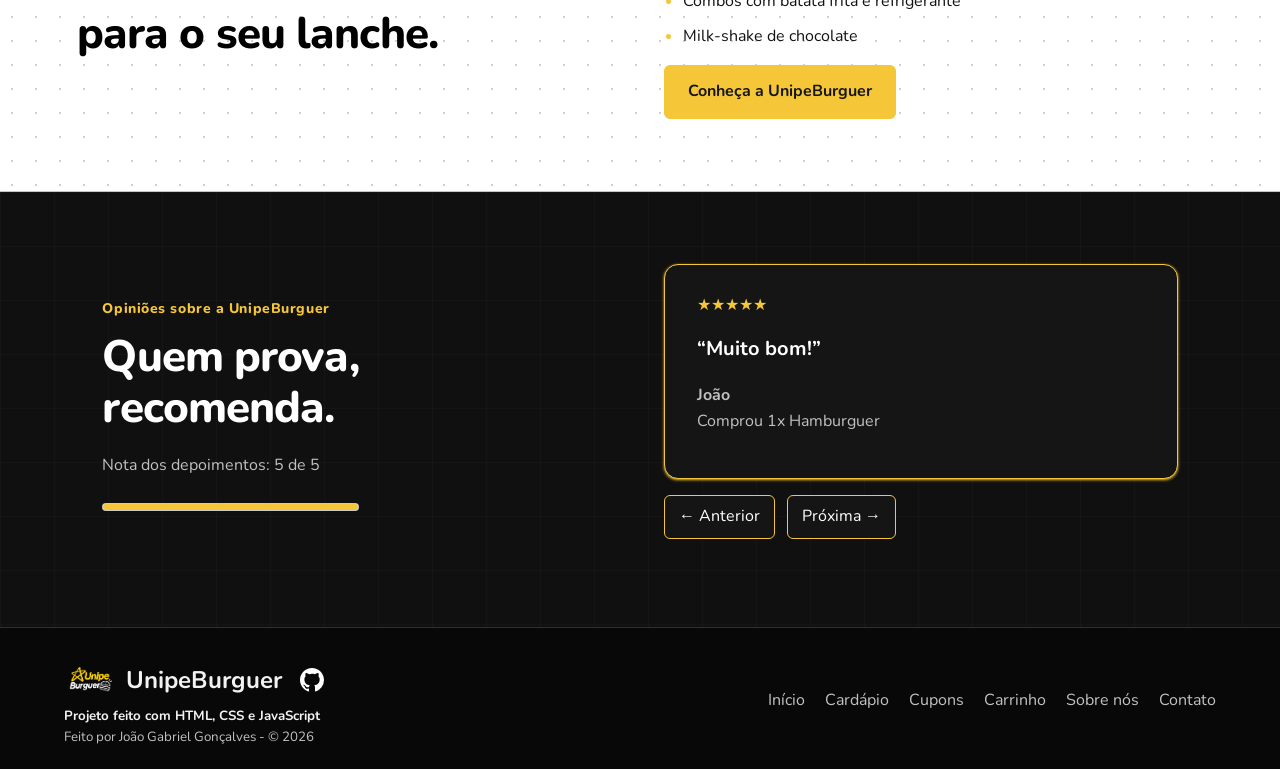
==== commit a51463bf: "Não consegue definir apenas '/' como página inicial sem HTML - Session 1 (6b05362e325bb0a79c8b2b0c)" ====
--- a/index.html
+++ b/index.html
@@ -30,10 +30,6 @@
 
         <main class="pagina-inicial">
             <section class="destaque">
-                <figure class="hamburguer-destaque">
-                    <img src="img/hamburguer_inicial.png" alt="Hambúrguer da UnipeBurguer" width="830" height="630">
-                </figure>
-
                 <header class="titulo">
                     <h1>O sabor que<br><strong>fica na memória.</strong></h1>
                     <p>Hamburgueres artesanais, pão macio e molho da casa. Escolha seu favorito e monte o lanche do seu jeito.</p>
@@ -42,6 +38,10 @@
                         <a class="cupom" href="html/cupons.html">Ver ofertas</a>
                     </div>
                 </header>
+
+                <figure class="hamburguer-destaque">
+                        <img src="img/hamburguer_inicial.png" alt="Hambúrguer-inicial">
+                </figure>
             </section>
 
             <section class="como-pedir" id="como-pedir">
--- a/css/inicio.css
+++ b/css/inicio.css
@@ -30,10 +30,8 @@
 .destaque {
     position: relative;
     display: flex;
-    flex-direction: column;
     align-items: center;
-    justify-content: center;
-    gap: 24px;
+    gap: 48px;
     min-height: 100vh;
     padding: 140px 6% 55px;
     overflow: hidden;
@@ -50,9 +48,10 @@
     pointer-events: none;
 }
 
-.titulo {
-    max-width: 100%;
-    text-align: center;
+.titulo, .hamburguer-destaque {
+    position: relative;
+    flex: 1;
+    min-width: 0;
 }
 
 .titulo h1 {
@@ -66,14 +65,12 @@
 
 .titulo p {
     max-width: 440px;
-    margin-inline: auto;
 }
 
 .acoes-destaque {
     display: flex;
     flex-wrap: wrap;
     align-items: center;
-    justify-content: center;
     gap: 8px 18px;
     margin-top: 26px;
 }
@@ -93,8 +90,8 @@
 }
 
 .hamburguer-destaque {
-    width: min(100%, clamp(240px, 42vh, 400px));
-    margin: 0;
+    max-width: 470px;
+    margin: 0 auto;
 }
 
 .hamburguer-destaque img {
@@ -289,21 +286,11 @@
     }
 }
 
-@media (max-width: 900px) {
+@media (max-width: 768px) {
     .header-total .header {
         position: relative;
         top: auto;
         grid-row: menu;
-    }
-
-    .destaque {
-        min-height: 0;
-        padding-top: 40px;
-    }
-}
-
-@media (max-width: 768px) {
-    .header-total .header {
         width: 90%;
     }
 
@@ -315,12 +302,31 @@
     }
 
     .destaque {
+        flex-direction: column-reverse;
         gap: 18px;
+        min-height: 0;
         padding-block: 40px;
+    }
+
+    .titulo, .hamburguer-destaque {
+        flex: none;
+    }
+
+    .titulo {
+        max-width: 100%;
+        text-align: center;
     }
 
     .titulo h1 {
         font-size: clamp(2.25rem, 9vw, 3.25rem);
+    }
+
+    .titulo p {
+        margin-inline: auto;
+    }
+
+    .acoes-destaque {
+        justify-content: center;
     }
 
     .hamburguer-destaque {
